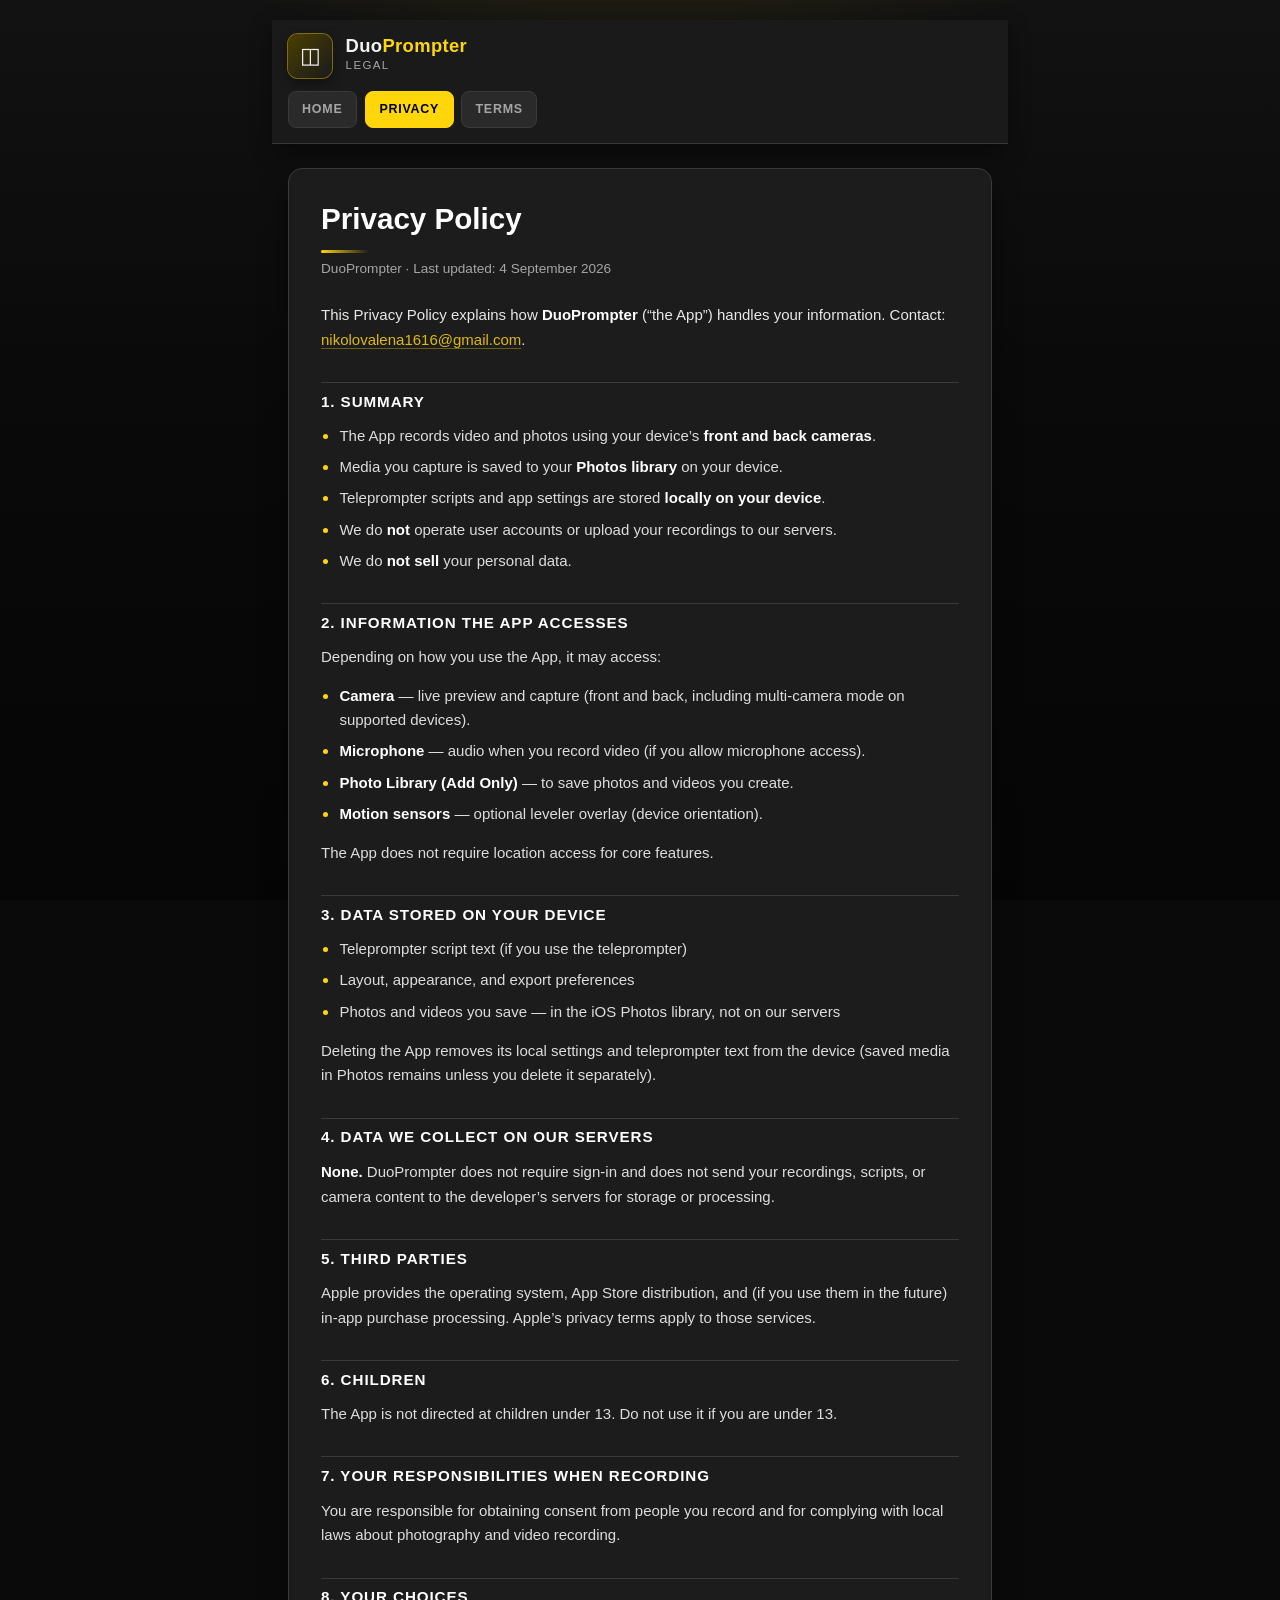
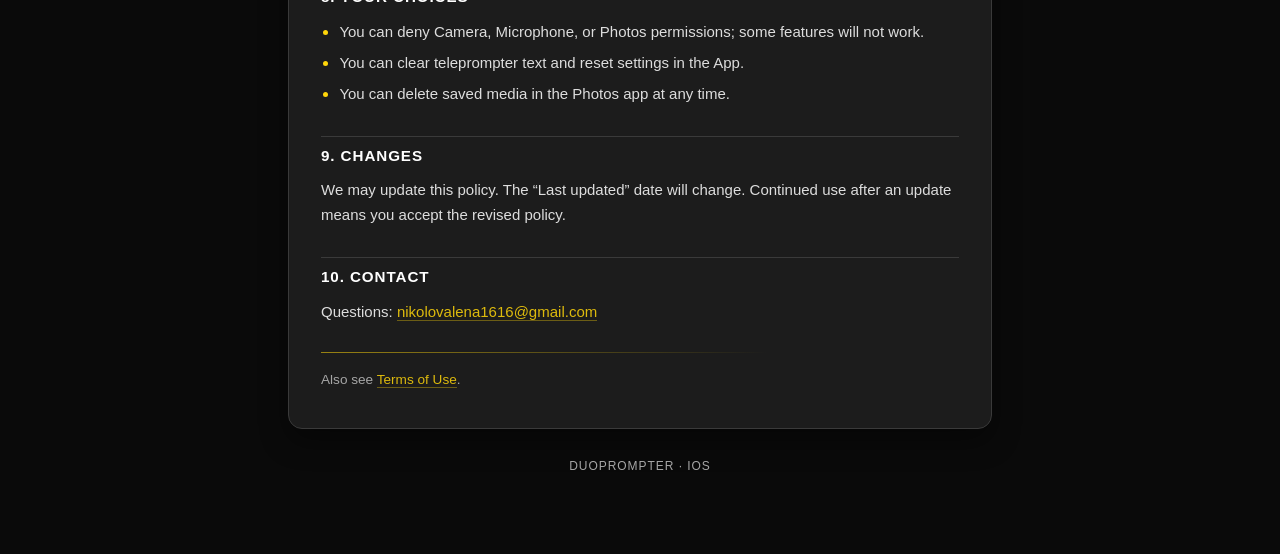
==== docs/privacy.html @ 97daba50 "no message" ====
<!DOCTYPE html>
<html lang="en">
<head>
  <meta charset="utf-8" />
  <meta name="viewport" content="width=device-width, initial-scale=1" />
  <meta name="theme-color" content="#0a0a0a" />
  <title>DuoPrompter — Privacy Policy</title>
  <link rel="stylesheet" href="styles.css" />
</head>
<body>
  <div class="wrap">
    <header class="topbar">
      <a class="brand" href="index.html">
        <div class="brand-mark" aria-hidden="true">◫</div>
        <div>
          <div class="brand-name">Duo<span>Prompter</span></div>
          <div class="brand-tag">Legal</div>
        </div>
      </a>

      <nav class="nav" aria-label="Legal">
        <a href="index.html">Home</a>
        <a href="privacy.html" class="is-active">Privacy</a>
        <a href="terms.html">Terms</a>
      </nav>
    </header>

    <main class="card">
      <h1 class="page-title">Privacy Policy</h1>
      <p class="meta">DuoPrompter · Last updated: 4 September 2026</p>

      <p class="lead">
        This Privacy Policy explains how <strong>DuoPrompter</strong> (“the App”) handles your information.
        Contact:
        <a href="mailto:nikolovalena1616@gmail.com">nikolovalena1616@gmail.com</a>.
      </p>

      <h2>1. Summary</h2>
      <ul>
        <li>The App records video and photos using your device’s <strong>front and back cameras</strong>.</li>
        <li>Media you capture is saved to your <strong>Photos library</strong> on your device.</li>
        <li>Teleprompter scripts and app settings are stored <strong>locally on your device</strong>.</li>
        <li>We do <strong>not</strong> operate user accounts or upload your recordings to our servers.</li>
        <li>We do <strong>not sell</strong> your personal data.</li>
      </ul>

      <h2>2. Information the App accesses</h2>
      <p>Depending on how you use the App, it may access:</p>
      <ul>
        <li><strong>Camera</strong> — live preview and capture (front and back, including multi-camera mode on supported devices).</li>
        <li><strong>Microphone</strong> — audio when you record video (if you allow microphone access).</li>
        <li><strong>Photo Library (Add Only)</strong> — to save photos and videos you create.</li>
        <li><strong>Motion sensors</strong> — optional leveler overlay (device orientation).</li>
      </ul>
      <p>
        The App does not require location access for core features.
      </p>

      <h2>3. Data stored on your device</h2>
      <ul>
        <li>Teleprompter script text (if you use the teleprompter)</li>
        <li>Layout, appearance, and export preferences</li>
        <li>Photos and videos you save — in the iOS Photos library, not on our servers</li>
      </ul>
      <p>
        Deleting the App removes its local settings and teleprompter text from the device
        (saved media in Photos remains unless you delete it separately).
      </p>

      <h2>4. Data we collect on our servers</h2>
      <p>
        <strong>None.</strong> DuoPrompter does not require sign-in and does not send your recordings,
        scripts, or camera content to the developer’s servers for storage or processing.
      </p>

      <h2>5. Third parties</h2>
      <p>
        Apple provides the operating system, App Store distribution, and (if you use them in the future)
        in-app purchase processing. Apple’s privacy terms apply to those services.
      </p>

      <h2>6. Children</h2>
      <p>The App is not directed at children under 13. Do not use it if you are under 13.</p>

      <h2>7. Your responsibilities when recording</h2>
      <p>
        You are responsible for obtaining consent from people you record and for complying with
        local laws about photography and video recording.
      </p>

      <h2>8. Your choices</h2>
      <ul>
        <li>You can deny Camera, Microphone, or Photos permissions; some features will not work.</li>
        <li>You can clear teleprompter text and reset settings in the App.</li>
        <li>You can delete saved media in the Photos app at any time.</li>
      </ul>

      <h2>9. Changes</h2>
      <p>
        We may update this policy. The “Last updated” date will change.
        Continued use after an update means you accept the revised policy.
      </p>

      <h2>10. Contact</h2>
      <p>
        Questions:
        <a href="mailto:nikolovalena1616@gmail.com">nikolovalena1616@gmail.com</a>
      </p>

      <hr />
      <p class="footer-note">Also see <a href="terms.html">Terms of Use</a>.</p>
    </main>

    <p class="site-footer">DuoPrompter · iOS</p>
  </div>
</body>
</html>
---- docs/styles.css ----
/* Dual Camera legal pages — matches in-app dark + yellow accent */

:root {
  --bg: #0a0a0a;
  --surface: #1c1c1c;
  --border: #3a3a3a;
  --text: #f2f2f2;
  --muted: #a6a6a6;
  --accent: #ffd60a;
  --accent-soft: rgba(255, 214, 10, 0.85);
  --accent-glow: rgba(255, 214, 10, 0.18);
  --max: 44rem;
  --radius: 14px;
  color-scheme: dark;
}

*,
*::before,
*::after {
  box-sizing: border-box;
}

html {
  scroll-behavior: smooth;
}

body {
  margin: 0;
  min-height: 100vh;
  font-family: -apple-system, BlinkMacSystemFont, "SF Pro Text", "Segoe UI", sans-serif;
  font-size: 15px;
  line-height: 1.65;
  color: var(--text);
  background: var(--bg);
  background-image:
    radial-gradient(ellipse 80% 50% at 50% -20%, var(--accent-glow), transparent 55%),
    linear-gradient(180deg, #121212 0%, var(--bg) 40%, #050505 100%);
  background-attachment: fixed;
  -webkit-font-smoothing: antialiased;
}

a {
  color: var(--accent-soft);
  text-decoration: none;
  border-bottom: 1px solid rgba(255, 214, 10, 0.35);
  transition: color 0.15s ease, border-color 0.15s ease;
}

a:hover {
  color: #ffe566;
  border-bottom-color: rgba(255, 229, 102, 0.7);
}

.wrap {
  width: min(100% - 2rem, var(--max));
  margin: 0 auto;
  padding: 1.25rem 0 4rem;
}

.topbar {
  position: sticky;
  top: 0;
  z-index: 20;
  margin: 0 -1rem 1.5rem;
  padding: 0.85rem 1rem 0.9rem;
  background: #1a1a1a;
  border-bottom: 1px solid var(--border);
  box-shadow: 0 8px 20px rgba(0, 0, 0, 0.45);
}

.brand {
  display: flex;
  align-items: center;
  gap: 0.85rem;
  margin-bottom: 0.85rem;
  text-decoration: none;
  border-bottom: none;
  color: inherit;
}

.brand:hover {
  border-bottom: none;
  color: inherit;
}

.brand-mark {
  width: 44px;
  height: 44px;
  border-radius: 10px;
  display: grid;
  place-items: center;
  font-size: 1.35rem;
  background: linear-gradient(135deg, #4a3f00, #1a1a1a);
  box-shadow:
    0 0 0 1px rgba(255, 214, 10, 0.45),
    0 4px 12px rgba(0, 0, 0, 0.45);
}

.brand-name {
  font-size: 1.15rem;
  font-weight: 700;
  letter-spacing: 0.02em;
  color: var(--text);
  line-height: 1.1;
}

.brand-name span {
  color: var(--accent);
}

.brand-tag {
  font-size: 0.72rem;
  font-weight: 500;
  letter-spacing: 0.12em;
  text-transform: uppercase;
  color: var(--muted);
}

.nav {
  display: flex;
  flex-wrap: wrap;
  gap: 0.45rem;
}

.nav a {
  display: inline-flex;
  align-items: center;
  padding: 0.45rem 0.85rem;
  font-size: 0.78rem;
  font-weight: 600;
  letter-spacing: 0.06em;
  text-transform: uppercase;
  color: var(--muted);
  background: #2a2a2a;
  border: 1px solid var(--border);
  border-bottom: 1px solid var(--border);
  border-radius: 8px;
  transition: background 0.15s ease, color 0.15s ease, border-color 0.15s ease;
}

.nav a:hover {
  color: var(--text);
  border-color: var(--accent);
  background: #2a2508;
}

.nav a.is-active {
  color: #000;
  background: var(--accent);
  border-color: var(--accent);
}

.card {
  background: var(--surface);
  border: 1px solid var(--border);
  border-radius: var(--radius);
  padding: 1.6rem 1.4rem 1.8rem;
  box-shadow: 0 12px 28px rgba(0, 0, 0, 0.4);
}

@media (min-width: 560px) {
  .card {
    padding: 2rem 2rem 2.25rem;
  }
}

.page-title {
  margin: 0 0 0.35rem;
  font-size: clamp(1.45rem, 4vw, 1.85rem);
  font-weight: 700;
  line-height: 1.2;
  color: #fff;
}

.page-title::after {
  content: "";
  display: block;
  width: 3rem;
  height: 3px;
  margin-top: 0.85rem;
  background: linear-gradient(90deg, var(--accent), transparent);
  border-radius: 2px;
}

.meta {
  margin: 0 0 1.4rem;
  color: var(--muted);
  font-size: 0.85rem;
}

.lead {
  margin: 0 0 1.25rem;
  color: #e8e8e8;
}

h2 {
  margin: 1.85rem 0 0.65rem;
  padding-top: 0.35rem;
  font-size: 0.95rem;
  font-weight: 700;
  letter-spacing: 0.06em;
  text-transform: uppercase;
  color: #fff;
  border-top: 1px solid var(--border);
}

p {
  margin: 0 0 0.85rem;
  color: #ddd;
}

ul {
  margin: 0 0 0.9rem;
  padding-left: 1.15rem;
  color: #ddd;
}

li {
  margin-bottom: 0.4rem;
}

li::marker {
  color: var(--accent);
}

strong {
  color: #fff;
  font-weight: 700;
}

hr {
  border: none;
  height: 1px;
  margin: 1.75rem 0 1rem;
  background: linear-gradient(90deg, var(--accent), transparent 70%);
  opacity: 0.55;
}

.footer-note {
  margin: 0;
  color: var(--muted);
  font-size: 0.85rem;
}

.hero-index .page-title {
  margin-bottom: 0.75rem;
}

.doc-list {
  list-style: none;
  padding: 0;
  margin: 1.5rem 0 0;
  display: grid;
  gap: 0.75rem;
}

.doc-list a {
  display: flex;
  align-items: center;
  justify-content: space-between;
  gap: 1rem;
  padding: 1rem 1.1rem;
  color: var(--text);
  background: #121212;
  border: 1px solid var(--border);
  border-bottom: 1px solid var(--border);
  border-radius: 10px;
  transition: border-color 0.15s ease, background 0.15s ease, transform 0.15s ease;
}

.doc-list a:hover {
  color: #fff;
  border-color: var(--accent);
  background: #2a2508;
  transform: translateY(-1px);
}

.doc-list .label {
  font-weight: 600;
}

.doc-list .arrow {
  color: var(--accent);
  font-size: 1.1rem;
  border: none;
}

.site-footer {
  margin-top: 1.75rem;
  font-size: 0.75rem;
  letter-spacing: 0.08em;
  text-transform: uppercase;
  color: var(--muted);
  text-align: center;
}
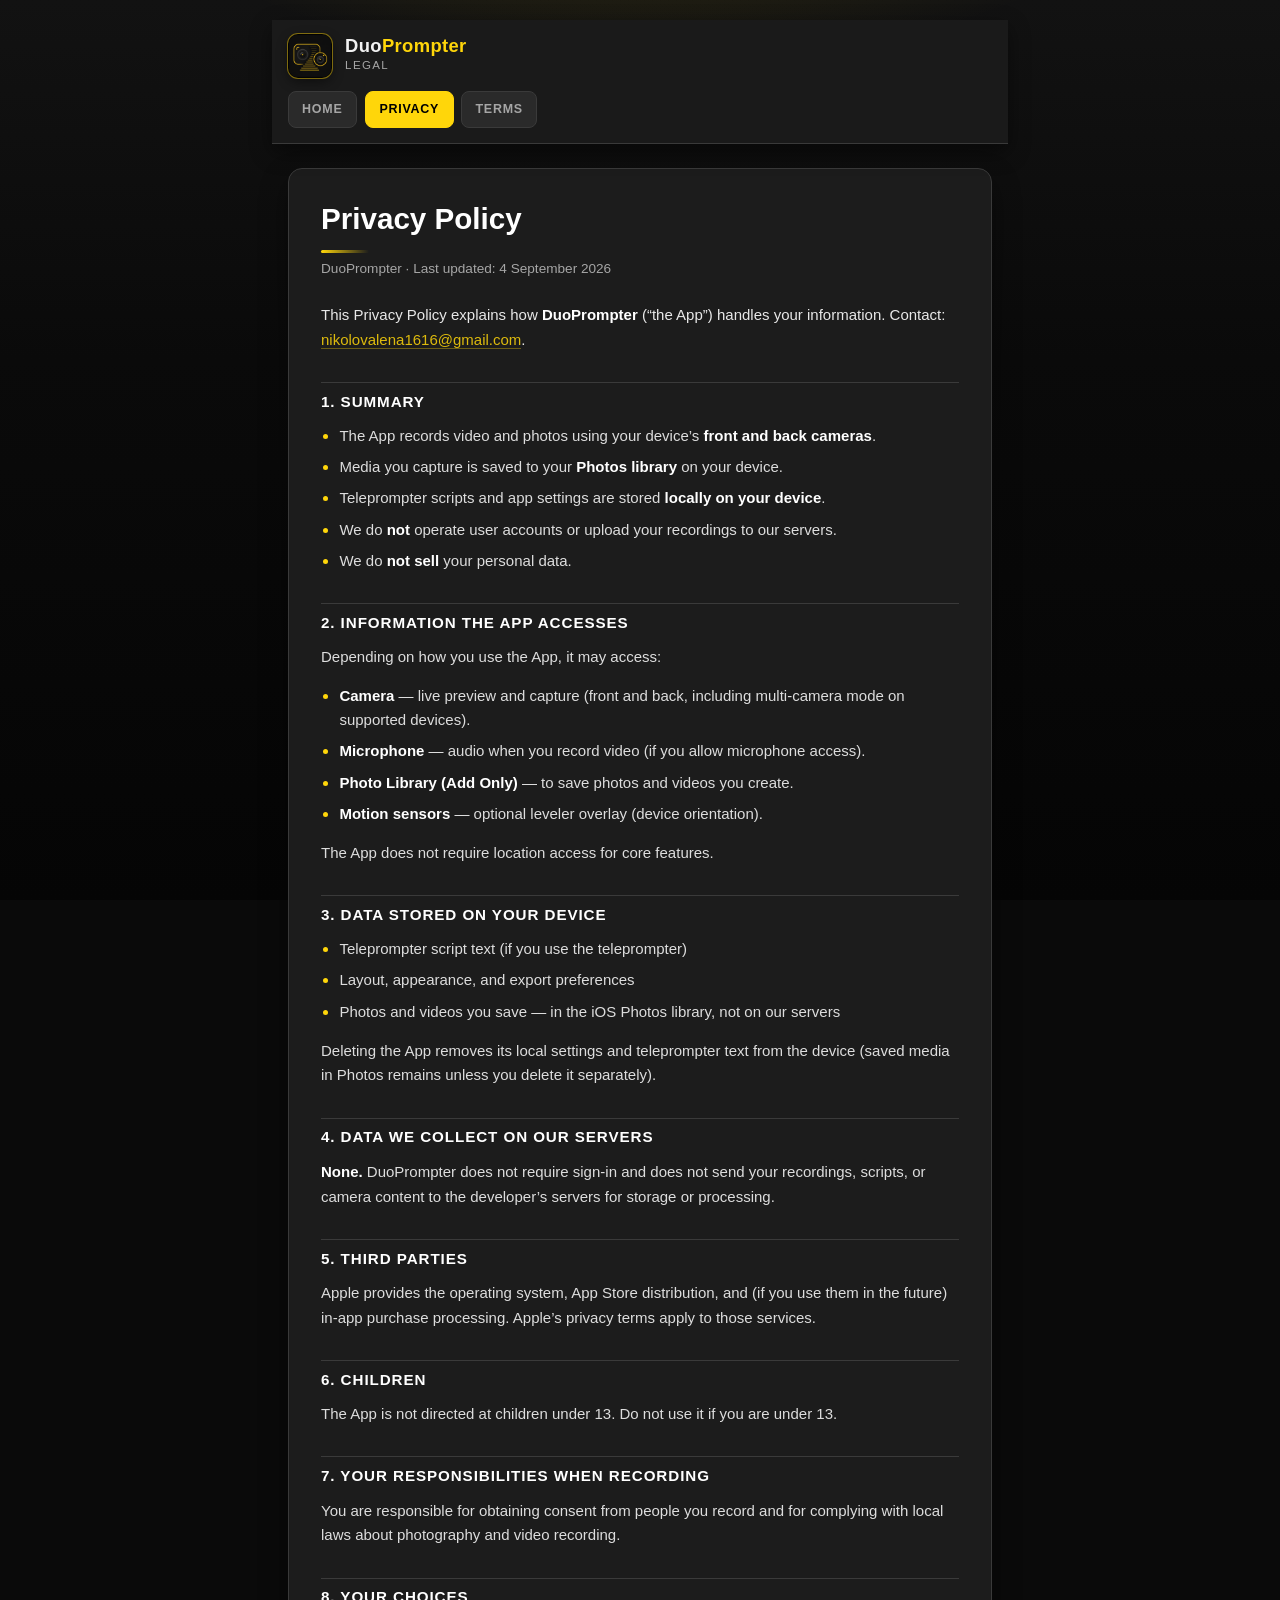
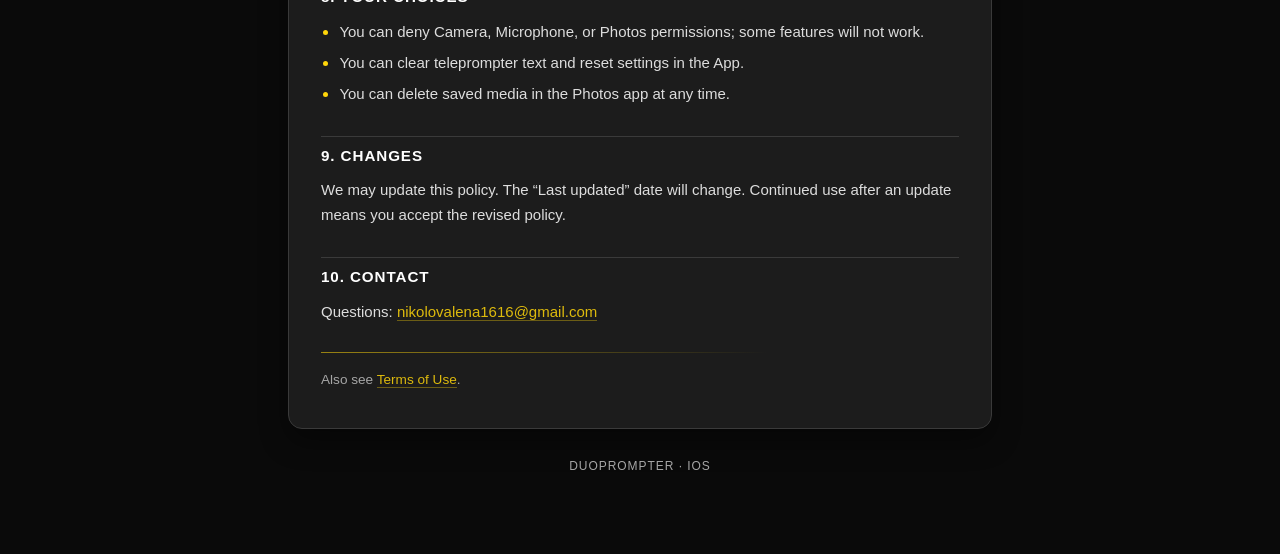
==== commit 606f0865: "no message" ====
--- a/docs/privacy.html
+++ b/docs/privacy.html
@@ -5,13 +5,15 @@
   <meta name="viewport" content="width=device-width, initial-scale=1" />
   <meta name="theme-color" content="#0a0a0a" />
   <title>DuoPrompter — Privacy Policy</title>
+  <link rel="icon" type="image/png" href="apple-touch-icon.png" />
+  <link rel="apple-touch-icon" href="app-icon.png" />
   <link rel="stylesheet" href="styles.css" />
 </head>
 <body>
   <div class="wrap">
     <header class="topbar">
       <a class="brand" href="index.html">
-        <div class="brand-mark" aria-hidden="true">◫</div>
+        <img class="brand-mark" src="app-icon.png" width="44" height="44" alt="" />
         <div>
           <div class="brand-name">Duo<span>Prompter</span></div>
           <div class="brand-tag">Legal</div>
--- a/docs/styles.css
+++ b/docs/styles.css
@@ -87,10 +87,10 @@
   width: 44px;
   height: 44px;
   border-radius: 10px;
-  display: grid;
-  place-items: center;
-  font-size: 1.35rem;
-  background: linear-gradient(135deg, #4a3f00, #1a1a1a);
+  display: block;
+  flex-shrink: 0;
+  object-fit: cover;
+  background: #1a1a1a;
   box-shadow:
     0 0 0 1px rgba(255, 214, 10, 0.45),
     0 4px 12px rgba(0, 0, 0, 0.45);
